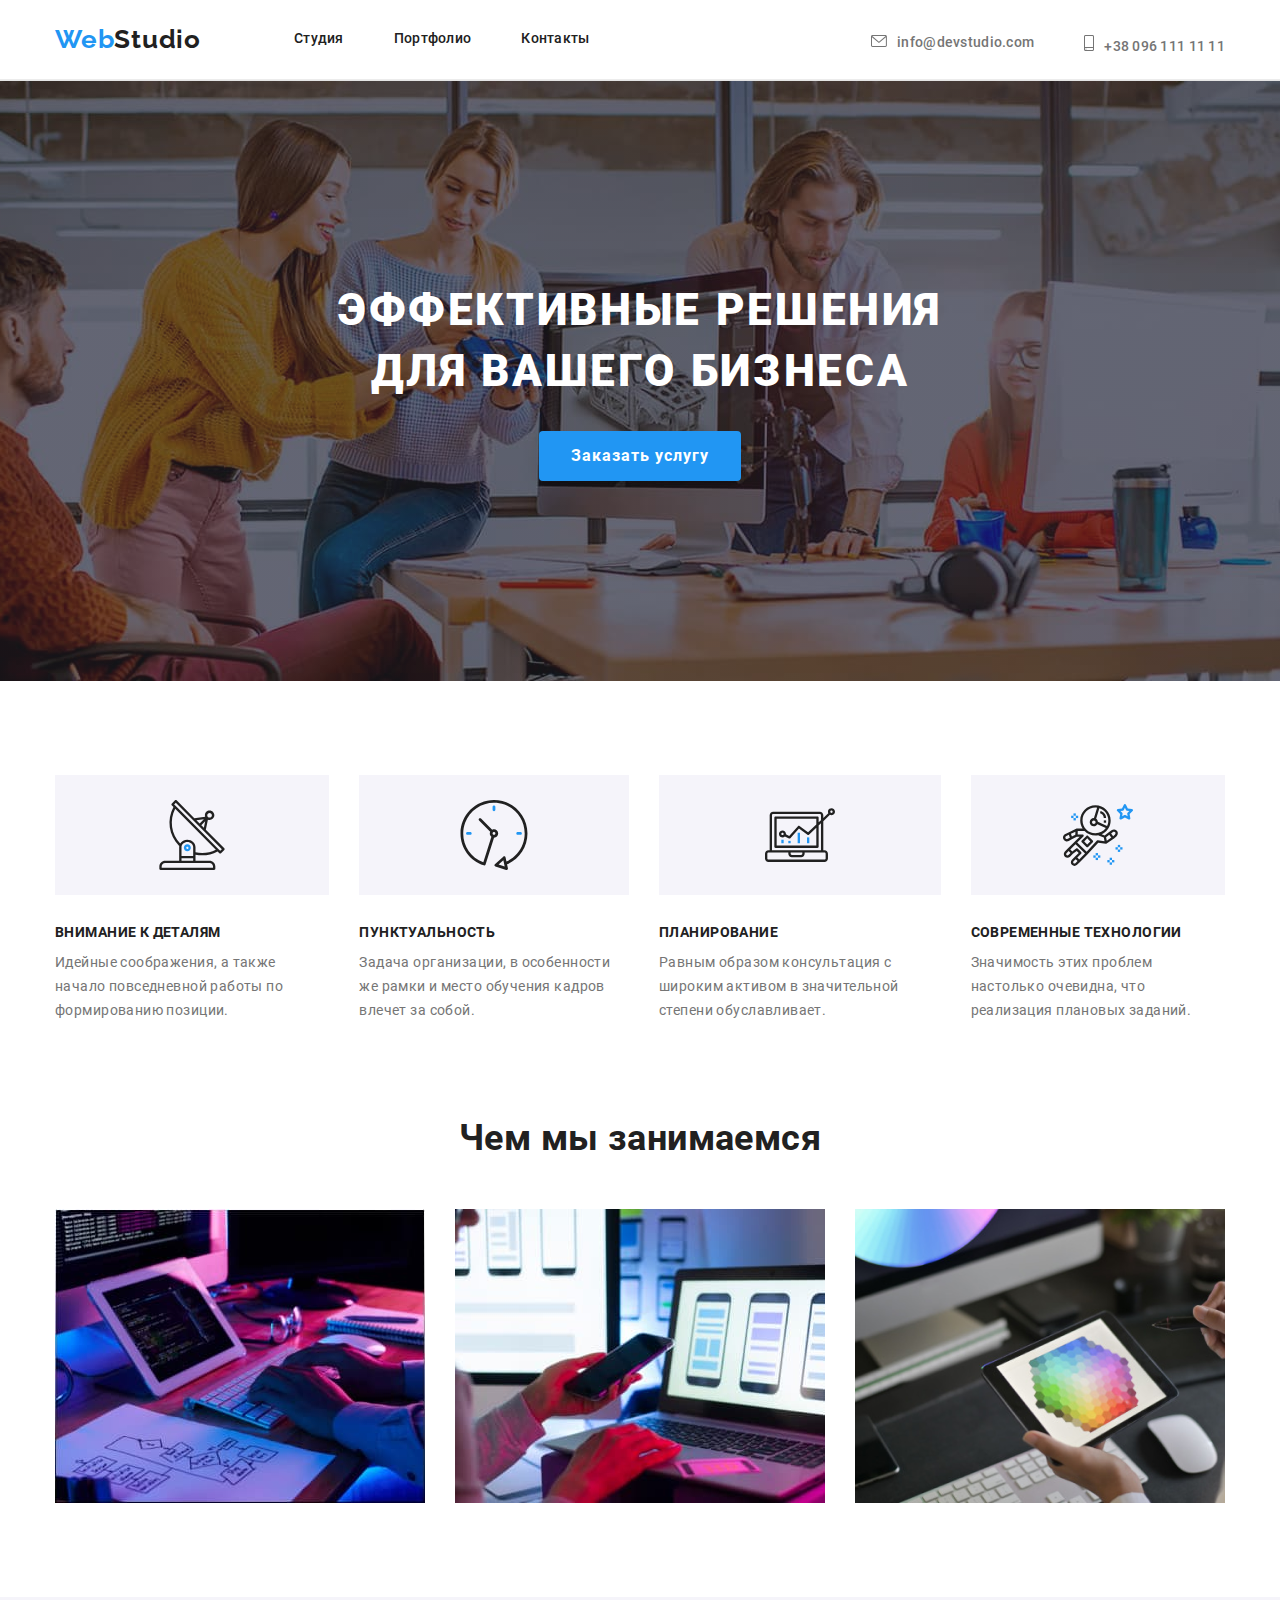
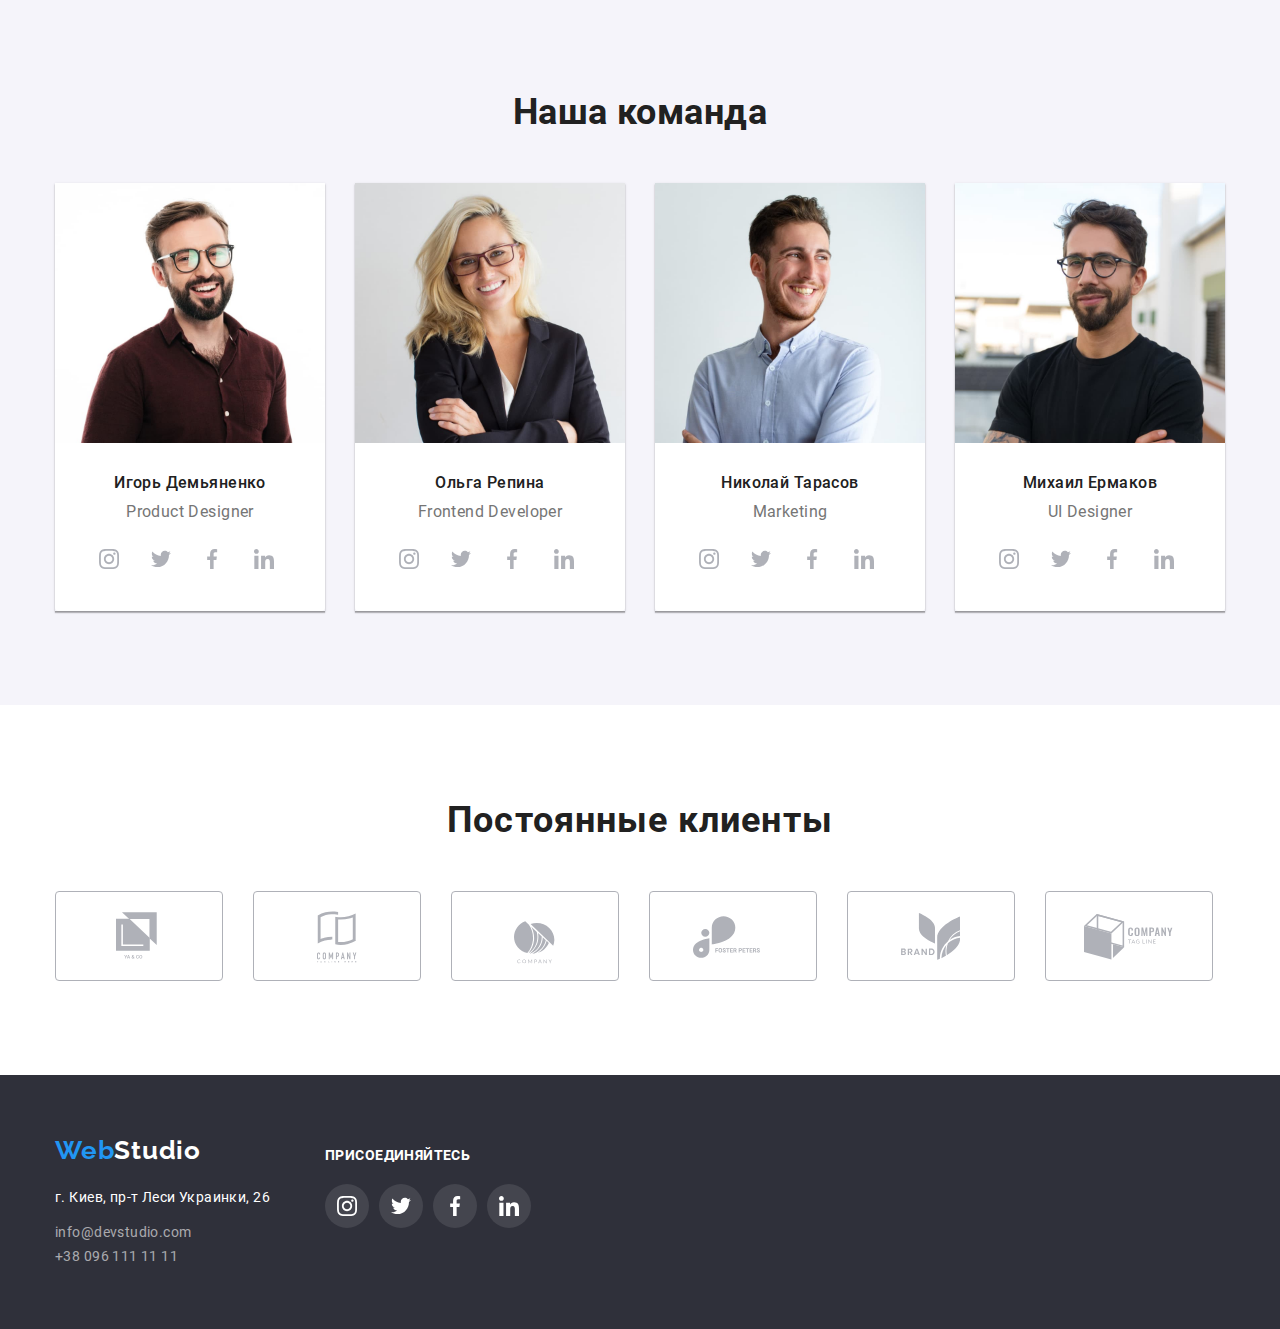
==== index.html @ 960baf4c "Перенос задания 4 в 5" ====
<!DOCTYPE html>
<html lang="ru">

<head>
    <meta charset="UTF-8">
    <meta name="viewport" content="width=device-width, initial-scale=1.0">
    <title>Web Studio</title>
    <link href="https://fonts.googleapis.com/css2?family=Raleway:wght@700&display=swap" rel="stylesheet">
    <link rel="stylesheet"
        href="https://cdnjs.cloudflare.com/ajax/libs/modern-normalize/1.0.0/modern-normalize.min.css">
    <link rel="stylesheet" href="./CSS/styles.css">
</head>



<body class="page">
    <header class="header">
        <!--Навигация-->
        <div class="container header-container">
            <nav class="navigation">
                <a class="logo link" href="./index.html">
                    <span>Web</span><span class="logo-studio">Studio</span>
                </a>
                <div class="site-nav">
                    <ul class="site-nav list">
                        <li class="site-nav item"><a href="./index.html" class="link">Студия
                            </a></li>
                        <li class="site-nav item"><a href="./portfolio.html" class="link">Портфолио</a></li>
                        <li class="site-nav item"><a href="" class="link">Контакты</a></li>
                    </ul>
                </div>
            </nav>
            <div class="contacts">
                <ul class="contacts list">
                    <li class="contacts item">
                        <a href="mailto:info@devstudio.com" class="mail link">
                            <svg class="contacts-icon-svg envelope">
                                <use href="./images/sprite.svg#envelope"></use>
                            </svg>info@devstudio.com
                        </a>
                    </li>
                    <li class="contacts item">
                        <a href="tel:+380961111111" class="phone link">
                            <svg class="contacts-icon-svg smartphone">
                                <use href="./images/sprite.svg#smartphone"></use>
                            </svg>+38 096 111 11 11
                        </a>
                    </li>
                </ul>
            </div>
        </div>
    </header>

    <main>
        <!--Секция главной шапки с кнопкой Заказа Герой-->
        <section class="hero">
            <div class="container hero-container">
                <div class="hero-content">
                    <h1 class="hero-title">Эффективные решения для вашего бизнеса</h1>
                </div>
                <button type="button" class="button">Заказать услугу</button>
            </div>
        </section>

        <section class="section-features">
            <div class="container features-container">
                <ul class="list features-list">
                    <li class="contant-box icon-antenna">
                        <h2 class="section-title-features">Внимание к деталям</h2>
                        <p>Идейные соображения, а также начало повседневной работы по формированию позиции.</p>
                    </li>
                    <li class="contant-box icon-clock">
                        <h2 class="section-title-features">Пунктуальность</h2>
                        <p>Задача организации, в особенности же рамки и место обучения кадров влечет за собой.</p>
                    </li>
                    <li class="contant-box icon-diagram">
                        <h2 class="section-title-features">Планирование</h2>
                        <p>Равным образом консультация с широким активом в значительной степени обуславливает.</p>
                    </li>
                    <li class="contant-box icon-astronaut">
                        <h2 class="section-title-features">Современные технологии</h2>
                        <p>Значимость этих проблем настолько очевидна, что реализация плановых заданий.</p>
                    </li>
                </ul>
            </div>
        </section>


        <!--Чем занимаемся-->
        <section class="section-work">
            <div class="container work-container">
                <h3 class="section-title">Чем мы занимаемся</h3>
                <div class="foto-work">
                    <ul class="list grid">
                        <li class="gallery-item"><img src="./images/box1.jpg" alt="box1" width="370" /></li>
                        <li class="gallery-item"><img src="./images/box2.jpg" alt="box2" width="370" height="294" />
                        </li>
                        <li class="gallery-item"><img src="./images/box3.png" alt="box3" width="370" /></li>
                    </ul>
                </div>
            </div>
        </section>

        <!--Наша команда-->
        <section class="section-team">
            <div class="container team-container">
                <h3 class="section-title">Наша команда</h3>
                <ul class="list grid">
                    <li class="gallery-team">
                        <img src="./images/img1.jpg" alt="Игорь Демьяненко" width="270" />
                        <div class="team-person">
                            <h3 class="time">Игорь Демьяненко</h3>
                            <p class="profession">Product Designer</p>
                            <ul class="list social-icon">
                                <li class="social-list">
                                    <a class="social-icon-link" href="http://instagram.com" target="_blank"
                                        rel="Игорь Демьяненко" aria-label="Instagran">
                                        <svg class="social-icon-svg">
                                            <use href="./images/sprite.svg#instagram">
                                            </use>
                                        </svg>
                                    </a>
                                </li>
                                <li class="social-list">
                                    <a class="social-icon-link" href="http://twitter.com" target="_blank"
                                        rel="Игорь Демьяненко" aria-label="Twitter">
                                        <svg class="social-icon-svg">
                                            <use href="./images/sprite.svg#twitter"></use>
                                        </svg>
                                    </a>
                                </li>
                                <li class="social-list">
                                    <a class="social-icon-link" href="http://facebook.com" target="_blank"
                                        rel="Игорь Демьяненко" aria-label="Facebook">
                                        <svg class="social-icon-svg">
                                            <use href="./images/sprite.svg#facebook"></use>
                                        </svg>
                                    </a>
                                </li>
                                <li class="social-list">
                                    <a class="social-icon-link" href="http://linkedin.com" target="_blank"
                                        rel="Игорь Демьяненко" aria-label="Linkedin">
                                        <svg class="social-icon-svg">
                                            <use href="./images/sprite.svg#linkedin"></use>
                                        </svg>
                                    </a>
                                </li>
                            </ul>
                        </div>
                    </li>
                    <li class="gallery-team">
                        <img src="./images/img2.jpg" alt="Ольга Репина" width="270" />
                        <div class="team-person">
                            <h3 class="time">Ольга Репина</h3>
                            <p class="profession">Frontend Developer</p>
                            <ul class="list social-icon">
                                <li class="social-list">
                                    <a class="social-icon-link" href="http://instagram.com" target="_blank"
                                        rel="Ольга Репина" aria-label="Instagran">
                                        <svg class="social-icon-svg">
                                            <use href="./images/sprite.svg#instagram">
                                            </use>
                                        </svg>
                                    </a>
                                </li>
                                <li class="social-list">
                                    <a class="social-icon-link" href="http://twitter.com" target="_blank"
                                        rel="Ольга Репина" aria-label="Twitter">
                                        <svg class="social-icon-svg">
                                            <use href="./images/sprite.svg#twitter"></use>
                                        </svg>
                                    </a>
                                </li>
                                <li class="social-list">
                                    <a class="social-icon-link" href="http://facebook.com" target="_blank"
                                        rel="Ольга Репина" aria-label="Facebook">
                                        <svg class="social-icon-svg">
                                            <use href="./images/sprite.svg#facebook"></use>
                                        </svg>
                                    </a>
                                </li>
                                <li class="social-list">
                                    <a class="social-icon-link" href="http://linkedin.com" target="_blank"
                                        rel="Ольга Репина" aria-label="Linkedin">
                                        <svg class="social-icon-svg">
                                            <use href="./images/sprite.svg#linkedin"></use>
                                        </svg>
                                    </a>
                                </li>
                            </ul>
                        </div>
                    </li>
                    <li class="gallery-team">
                        <img src="./images/img3.jpg" alt="Николай Тарасов" width="270" />
                        <div class="team-person">
                            <h3 class="time">Николай Тарасов</h3>
                            <p class="profession">Marketing</p>
                            <ul class="list social-icon">
                                <li class="social-list">
                                    <a class="social-icon-link" href="http://instagram.com" target="_blank"
                                        rel="Николай Тарасов" aria-label="Instagran">
                                        <svg class="social-icon-svg">
                                            <use href="./images/sprite.svg#instagram">
                                            </use>
                                        </svg>
                                    </a>
                                </li>
                                <li class="social-list">
                                    <a class="social-icon-link" href="http://twitter.com" target="_blank"
                                        rel="Николай Тарасов" aria-label="Twitter">
                                        <svg class="social-icon-svg">
                                            <use href="./images/sprite.svg#twitter"></use>
                                        </svg>
                                    </a>
                                </li>
                                <li class="social-list">
                                    <a class="social-icon-link" href="http://facebook.com" target="_blank"
                                        rel="Николай Тарасов" aria-label="Facebook">
                                        <svg class="social-icon-svg">
                                            <use href="./images/sprite.svg#facebook"></use>
                                        </svg>
                                    </a>
                                </li>
                                <li class="social-list">
                                    <a class="social-icon-link" href="http://linkedin.com" target="_blank"
                                        rel="Николай Тарасов" aria-label="Linkedin">
                                        <svg class="social-icon-svg">
                                            <use href="./images/sprite.svg#linkedin"></use>
                                        </svg>
                                    </a>
                                </li>
                            </ul>
                        </div>
                    </li>
                    <li class="gallery-team">
                        <img src="./images/img4.jpg" alt="Михаил Ермаков" width="270" />
                        <div class="team-person">
                            <h3 class="time">Михаил Ермаков</h3>
                            <p class="profession">UI Designer</p>
                            <ul class="list social-icon">
                                <li class="social-list">
                                    <a class="social-icon-link" href="http://instagram.com" target="_blank"
                                        rel="Михаил Ермаков" aria-label="Instagran">
                                        <svg class="social-icon-svg">
                                            <use href="./images/sprite.svg#instagram">
                                            </use>
                                        </svg>
                                    </a>
                                </li>
                                <li class="social-list">
                                    <a class="social-icon-link" href="http://twitter.com" target="_blank"
                                        rel="Михаил Ермаков" aria-label="Twitter">
                                        <svg class="social-icon-svg">
                                            <use href="./images/sprite.svg#twitter"></use>
                                        </svg>
                                    </a>
                                </li>
                                <li class="social-list">
                                    <a class="social-icon-link" href="http://facebook.com" target="_blank"
                                        rel="Михаил Ермаков" aria-label="Facebook">
                                        <svg class="social-icon-svg">
                                            <use href="./images/sprite.svg#facebook"></use>
                                        </svg>
                                    </a>
                                </li>
                                <li class="social-list">
                                    <a class="social-icon-link" href="http://linkedin.com" target="_blank"
                                        rel="Михаил Ермаков" aria-label="Linkedin">
                                        <svg class="social-icon-svg">
                                            <use href="./images/sprite.svg#linkedin"></use>
                                        </svg>
                                    </a>
                                </li>
                            </ul>
                        </div>
                    </li>
                </ul>
            </div>
        </section>


        <!--Клиенты-->
        <section class="section-clients">
            <div class="container clients-container">
                <h3 class="clients-title">Постоянные клиенты</h3>
                <ul class="list grid">
                    <li class="clients-list">
                        <a class="clients-icon-link" href="http://yaco" target="_blank" rel="YA & CO"
                            aria-label="YA & CO">
                            <svg class="clients-icon-svg logo1">
                                <use href="./images/sprite.svg#logo1">
                                </use>
                            </svg>
                        </a>
                    </li>
                    <li class="clients-list">
                        <a class="clients-icon-link" href="http://tagline" target="_blank" rel="Company Nagline here"
                            aria-label="YA & CO">
                            <svg class="clients-icon-svg logo2">
                                <use href="./images/sprite.svg#logo2">
                                </use>
                            </svg>
                        </a>
                    </li>
                    <li class="clients-list">
                        <a class="clients-icon-link" href="http://company" target="_blank" rel="Company"
                            aria-label="YA & CO">
                            <svg class="clients-icon-svg logo3">
                                <use href="./images/sprite.svg#logo3">
                                </use>
                            </svg>
                        </a>
                    </li>
                    <li class="clients-list">
                        <a class="clients-icon-link" href="http://foster" target="_blank" rel="Foster Peters"
                            aria-label="YA & CO">
                            <svg class="clients-icon-svg logo4">
                                <use href="./images/sprite.svg#logo4">
                                </use>
                            </svg>
                        </a>
                    </li>
                    <li class="clients-list">
                        <a class="clients-icon-link" href="http://brand" target="_blank" rel="Brand"
                            aria-label="YA & CO">
                            <svg class="clients-icon-svg logo5">
                                <use href="./images/sprite.svg#logo5">
                                </use>
                            </svg>
                        </a>
                    </li>
                    <li class="clients-list">
                        <a class="clients-icon-link" href="http://tagline" target="_blank" rel="Company Tagline"
                            aria-label="YA & CO">
                            <svg class="clients-icon-svg logo6">
                                <use href="./images/sprite.svg#logo6">
                                </use>
                            </svg>
                        </a>
                    </li>
                </ul>

            </div>
        </section>
    </main>

    <!--Футер-->
    <footer class="footer">
        <div class="container footer-container">
            <div class="footer-content">
                <div class="footer-content-right">
                    <a class="logo link" href="./index.html">
                        <span class="logo-web">Web</span><span class="logo-studio-wight">Studio</span>
                    </a>
                    <address class="footer-list">
                        <span class="map">г. Киев, пр-т Леси Украинки, 26</span><br />
                        <a class="footer-mail link" href="mailto:info@devstudio.com">info@devstudio.com</a><br />
                        <a href="tel:+380961111111" class="link">+38 096 111 11 11</a>
                    </address>
                </div>
                <div class="footer-content-right">
                    <h3 class="footer-content-text">Присоединяйтесь</h3>
                    <ul class="list social-icon">
                        <li class="social-list">
                            <a class="social-icon-link footer-link" href="http://instagram.com" target="_blank"
                                rel="Web Studio" aria-label="Instagran">
                                <svg class="social-icon-svg footer-svg">
                                    <use href="./images/sprite.svg#instagram">
                                    </use>
                                </svg>
                            </a>
                        </li>
                        <li class="social-list">
                            <a class="social-icon-link footer-link" href="http://twitter.com" target="_blank"
                                rel="Web Studio" aria-label="Twitter">
                                <svg class="social-icon-svg footer-svg">
                                    <use href="./images/sprite.svg#twitter"></use>
                                </svg>
                            </a>
                        </li>
                        <li class="social-list">
                            <a class="social-icon-link footer-link" href="http://facebook.com" target="_blank"
                                rel="Web Studio" aria-label="Facebook">
                                <svg class="social-icon-svg footer-svg">
                                    <use href="./images/sprite.svg#facebook"></use>
                                </svg>
                            </a>
                        </li>
                        <li class="social-list footer-social-list">
                            <a class="social-icon-link footer-link" href="http://linkedin.com" target="_blank"
                                rel="Web Studio" aria-label="Linkedin">
                                <svg class="social-icon-svg footer-svg">
                                    <use href="./images/sprite.svg#linkedin"></use>
                                </svg>
                            </a>
                        </li>
                    </ul>
                </div>
            </div>
            <div class="footer-content">

            </div>
        </div>
    </footer>

</body>


</html>
---- CSS/styles.css ----
/* roboto-regular - latin_cyrillic */
@font-face {
    font-family: 'Roboto';
    font-style: normal;
    font-weight: 400;
    src: url('../fonts/roboto/roboto-v20-latin_cyrillic-regular.eot');
    src: local('Roboto'), local('Roboto-Regular'),
        url('../fonts/roboto/roboto-v20-latin_cyrillic-regular.eot?#iefix')
            format('embedded-opentype'),
        url('../fonts/roboto/roboto-v20-latin_cyrillic-regular.woff2')
            format('woff2'),
        url('../fonts/roboto/roboto-v20-latin_cyrillic-regular.woff')
            format('woff'),
        url('../fonts/roboto/roboto-v20-latin_cyrillic-regular.ttf')
            format('truetype'),
        url('../fonts/roboto/roboto-v20-latin_cyrillic-regular.svg#Roboto')
            format('svg'); /* Legacy iOS */
}
/* roboto-500 - latin_cyrillic */
@font-face {
    font-family: 'Roboto';
    font-style: normal;
    font-weight: 500;
    src: url('../fonts/roboto/roboto-v20-latin_cyrillic-500.eot');
    src: local('Roboto Medium'), local('Roboto-Medium'),
        url('../fonts/roboto/roboto-v20-latin_cyrillic-500.eot?#iefix')
            format('embedded-opentype'),
        url('../fonts/roboto/roboto-v20-latin_cyrillic-500.woff2')
            format('woff2'),
        url('../fonts/roboto/roboto-v20-latin_cyrillic-500.woff') format('woff'),
        url('../fonts/roboto/roboto-v20-latin_cyrillic-500.ttf')
            format('truetype'),
        url('../fonts/roboto/roboto-v20-latin_cyrillic-500.svg#Roboto')
            format('svg');
}
/* roboto-700 - latin_cyrillic */
@font-face {
    font-family: 'Roboto';
    font-style: normal;
    font-weight: 700;
    src: url('../fonts/roboto/roboto-v20-latin_cyrillic-700.eot');
    src: local('Roboto Bold'), local('Roboto-Bold'),
        url('../fonts/roboto/roboto-v20-latin_cyrillic-700.eot?#iefix')
            format('embedded-opentype'),
        url('../fonts/roboto/roboto-v20-latin_cyrillic-700.woff2')
            format('woff2'),
        url('../fonts/roboto/roboto-v20-latin_cyrillic-700.woff') format('woff'),
        url('../fonts/roboto/roboto-v20-latin_cyrillic-700.ttf')
            format('truetype'),
        url('../fonts/roboto/roboto-v20-latin_cyrillic-700.svg#Roboto')
            format('svg');
}
/* roboto-900 - latin_cyrillic */
@font-face {
    font-family: 'Roboto';
    font-style: normal;
    font-weight: 900;
    src: url('../fonts/roboto/roboto-v20-latin_cyrillic-900.eot');
    src: local('Roboto Black'), local('Roboto-Black'),
        url('../fonts/roboto/roboto-v20-latin_cyrillic-900.eot?#iefix')
            format('embedded-opentype'),
        url('../fonts/roboto/roboto-v20-latin_cyrillic-900.woff2')
            format('woff2'),
        url('../fonts/roboto/roboto-v20-latin_cyrillic-900.woff') format('woff'),
        url('../fonts/roboto/roboto-v20-latin_cyrillic-900.ttf')
            format('truetype'),
        url('../fonts/roboto/roboto-v20-latin_cyrillic-900.svg#Roboto')
            format('svg');
}

/*Цвет основного текста  rgba(33, 33, 33, 1)*/
/*Вторичний цвет  rgba(117, 117, 117, 1)*/
/* белый #FFFFFF*/
/*Акцент #2196F3*/
/* Основной цвет фона #E5E5E5*/
/* Вторичный цвет фона #2F303A */

html {
    box-sizing: border-box;
}

*,
*::before,
*::after {
    box-sizing: inherit;
}

img {
    display: block;
    max-width: 100%;
    height: auto;
    object-fit: cover;
    object-position: center;
}

:root {
    --main-text-color: rgba(117, 117, 117, 1);
    --accent-color: #2196f3;
    --black: rgba(33, 33, 33, 1);
    --white: #ffffff;
    --footer-text-accent: rgba(255, 255, 255, 0.6);
    --main-bg: #e5e5e5;
    --light-bg: #f5f4fa;
    --dark-bg: #2f303a;
    --line: #eeeeee;
    --svg: #afb1b8;
    --footer-social: rgba(255, 255, 255, 0.1);
}

.container {
    margin-left: auto;
    margin-right: auto;
    width: 1200px;
    padding-left: 15px;
    padding-right: 15px;
}

.page {
    font-family: 'Roboto', sans-serif;
    font-size: 14px;
    line-height: 1.71;
    letter-spacing: 0.03em;
    background-color: var(--main-bg);
    color: var(--main-text-color);
}

.link {
    color: inherit;
    text-decoration: none;
}

.list {
    /* display: inline-block; */
    padding: 0;
    margin: 0;
    list-style: none;
}

/* Навигация */

.header {
    background-color: var(--white);
    border-bottom: 1px solid #ececec;
}

.header-container {
    display: flex;
    justify-content: flex-end;
    align-items: flex-end;
    padding-top: 24px;
    padding-bottom: 24px;

    font-weight: 500;
    line-height: 1.14;
    letter-spacing: 0.02em;
}

.navigation {
    display: flex;
    align-items: center;
    margin-right: auto;
}

/* Header */

.header .logo {
    margin-right: 93px;
}

.logo {
    font-family: 'Raleway', sans-serif;
    font-weight: 700;
    font-size: 26px;
    line-height: 1.19;
    letter-spacing: 0.03em;
    color: var(--accent-color);
}

.logo-studio {
    color: var(--black);
}

.site-nav {
    display: inline-flex;
}

.site-nav .item:not(:last-child) {
    margin-right: 50px;
}

.site-nav .link {
    color: var(--black);
}

.site-nav .link:hover,
.site-nav .link:focus {
    padding: 0;
    line-height: 1.14;
    letter-spacing: 0.02em;
    color: var(--accent-color);
}

.contacts {
    display: inline-flex;
}

.contacts .item:not(:last-child) {
    margin-right: 50px;
}

.mail:hover,
.mail:focus {
    color: var(--accent-color);
}

.phone:hover,
.phone:focus {
    font-weight: 500;
    line-height: 1.14;
    letter-spacing: 0.02em;
    color: var(--accent-color);
}

.contacts-icon-svg {
    display: inline-flex;
    margin: 0;
    margin-right: 10px;
    padding: 0;
    object-position: bottom;
    fill: var(--main-text-color);
}

.envelope {
    width: 16px;
    height: 12px;
}

.smartphone {
    width: 10px;
    height: 16px;
}

.envelope:hover,
.envelope:focus {
    fill: var(--accent-color);
}

.smartphone:hover,
.smartphone:focus {
    fill: var(--accent-color);
}

/* Герой */

.hero {
    text-align: center;
    /* background-color: #c4c4c4; */
    background-image: radial-gradient(
            rgba(47, 48, 58, 0.4),
            rgba(47, 48, 58, 0.4)
        ),
        url(../images/img14.jpg);
    background-size: 1600px 600px;

    background-repeat: no-repeat;
    background-position: 50% 50%;
}

.hero-content {
    display: flex;
    justify-content: center;
}

.hero-title {
    font-weight: 900;
    font-size: 44px;
    line-height: 1.38;
    letter-spacing: 0.06em;
    text-transform: uppercase;
    color: var(--white);
    padding-top: 200px;
    margin-top: 0;
    margin-bottom: 30px;
    max-width: 696px;
    text-align: center;
}

/* Кнопка Заказ */

.button {
    font-family: inherit;
    font-weight: 700;
    font-size: 16px;
    line-height: 1.87;
    display: flex;
    display: inline-block;
    padding-top: 10px;
    padding-bottom: 10px;
    padding-left: 32px;
    padding-right: 32px;
    border-radius: 4px;
    border: 0;
    align-items: center;
    text-align: center;
    letter-spacing: 0.06em;
    background-color: var(--accent-color);
    color: var(--white);
}

.hero-container .button {
    margin-bottom: 200px;
    box-shadow: 0px 4px 4px rgba(0, 0, 0, 0.15);
}

/* Особенности */

.section-features {
    padding-top: 94px;
    padding-bottom: 47px;
    background-color: var(--white);
}

.features-list {
    display: flex;
    justify-content: space-between;
}

.contant-box {
    width: calc((100% -90px) / 4);
}

.contant-box p {
    margin-top: 0;
    margin-bottom: 0;
}

.features-list .contant-box:not(:last-child) {
    margin-right: 30px;
}

.contant-box::before {
    display: block;
    content: '';
    height: 120px;
    background-color: var(--light-bg);
    margin-bottom: 30px;
    background-size: 70px 70px;
    background-repeat: no-repeat;
    background-position: center;
}

.icon-antenna::before {
    background-image: url(../images/antenna.svg);
}

.icon-clock::before {
    background-image: url(../images/clock.svg);
}

.icon-diagram::before {
    background-image: url(../images/diagram.svg);
}

.icon-astronaut::before {
    background-image: url(../images/astronaut.svg);
}

.section-title-features {
    font-weight: 700;
    font-size: 14px;
    line-height: 1.14;
    text-transform: uppercase;
    margin-top: 0;
    margin-bottom: 10px;
    color: var(--black);
}

/* Чем занимаемся */

.section-work {
    padding-top: 47px;
    padding-bottom: 94px;
    background-color: var(--white);
}

.work-container li {
    width: 370px;
}

.grid {
    display: flex;
    flex-wrap: wrap;
}

.gallery-item {
    /* flex-basis: calc(100% / 3 - 30px);
    margin-top: 30px;
    margin-left: 30px; */
    width: calc((100% -60px) / 3);
}

.grid .gallery-item:not(:last-child) {
    margin-right: 30px;
}

/* Команда */

.section-team {
    background-color: var(--light-bg);
}

.team-container {
    padding-top: 94px;
    padding-bottom: 94px;
}

.team-container li {
    width: 270px;
}

.gallery-team {
    width: calc((100% -90px) / 4);
    text-align: center;
    box-shadow: 0px 1px 3px rgba(0, 0, 0, 0.12), 0px 1px 1px rgba(0, 0, 0, 0.14),
        0px 2px 1px rgba(0, 0, 0, 0.2);
}

.grid .gallery-team:not(:last-child) {
    margin-right: 30px;
}

.gallery-team p {
    margin-top: 0;
    margin-bottom: 0;
}

.team-person {
    padding-top: 30px;
    padding-bottom: 30px;
    background-color: var(--white);
    border-radius: 0px 0px 4px 4px;
    letter-spacing: 0.03em;
    width: 270px;
}

.social-icon {
    display: flex;
    margin-top: 16px;
    margin-left: 32px;
    margin-right: 32px;
}

.social-icon-link {
    display: flex;
    width: 44px;
    height: 44px;
    justify-content: center;
    align-items: center;
    border-radius: 50%;
}

.social-icon-link:hover,
.social-icon-link:focus {
    background-color: var(--accent-color);
}

.social-icon-svg {
    width: 20px;
    height: 20px;
    display: flex;
    fill: var(--svg);
    justify-content: center;
}

.social-icon-link:hover .social-icon-svg,
.social-icon-link:focus .social-icon-svg {
    fill: var(--white);
}

.section-title {
    margin-top: 0;
    margin-block-end: 0;
    margin-bottom: 50px;
}

.section-title {
    font-weight: 700;
    font-size: 36px;
    line-height: 1.17;
    text-align: center;
    color: var(--black);
}

.time {
    margin-top: 0;
    margin-bottom: 10px;
}

.time {
    font-weight: 500;
    font-size: 16px;
    line-height: 1.19;
    text-align: center;
    color: var(--black);
}

.profession {
    font-size: 16px;
    line-height: 1.19;
    text-align: center;
}

/* КЛИЕНТЫ */

.clients-container {
    padding-top: 94px;
    padding-bottom: 94px;
}

.section-clients {
    background-color: var(--white);
}

.clients-title {
    text-align: center;
    font-weight: 700;
    font-size: 36px;
    line-height: 1.17;
    letter-spacing: 0.03em;
    color: var(--black);
    margin-top: 0;
    margin-bottom: 50px;
}

.clients-list {
    width: calc((100% - 162px) / 6);
    height: 90px;
    border: 1px solid #afb1b8;
    border-radius: 4px;
}

.grid .clients-list:not(:last-child) {
    margin-right: 30px;
}

.clients-list:hover,
.clients-list:focus {
    border: 1px solid var(--accent-color);
}

.clients-icon-link {
    display: flex;
    justify-content: center;
    text-align: center;
}

.clients-icon-svg {
    display: flex;
    fill: var(--svg);
}

.clients-icon-link:hover .clients-icon-svg,
.clients-icon-link:focus .clients-icon-svg {
    fill: var(--accent-color);
}

.logo1 {
    width: 45px;
    height: 50px;
    margin-top: 20px;
    margin-bottom: 20px;
}

.logo2 {
    width: 40px;
    height: 52px;
    margin-top: 19px;
    margin-bottom: 19px;
}

.logo3 {
    width: 41px;
    height: 53px;
    margin-top: 24px;
    margin-bottom: 24px;
}

.logo4 {
    width: 80px;
    height: 43px;
    margin-top: 24px;
    margin-bottom: 24px;
}

.logo5 {
    width: 59px;
    height: 47px;
    margin-top: 21px;
    margin-bottom: 21px;
}

.logo6 {
    width: 89px;
    height: 46px;
    margin-top: 22px;
    margin-bottom: 22px;
}

/* ФУТЕР */

.footer-container {
    display: flex;
    justify-content: space-between;
}

.footer {
    padding-top: 60px;
    padding-bottom: 60px;
    background-color: var(--dark-bg);
    color: var(--footer-text-accent);
}

.footer-content {
    display: flex;
    width: calc((100% - 30px) / 2);
}

.footer-content-right {
    width: calc((100% - 30px) / 2);
}

.footer .social-icon {
    margin: 0;
    padding-right: 0;
}

.footer .social-list {
    margin: 0;
}

.footer .social-list:not(:last-child) {
    padding-right: 10px;
}

.footer-content-text {
    font-weight: 700;
    font-size: 14px;
    line-height: 1.17;
    letter-spacing: 0.03em;
    text-transform: uppercase;
    color: var(--white);
    margin: 0;
    padding: 0;
    margin-bottom: 20px;
    padding-top: 12px;
}

.footer-svg {
    fill: var(--white);
}

.footer-link {
    background-color: var(--footer-social);
}

.footer .logo {
    display: inline-block;
    margin-bottom: 20px;
}

.logo-studio-wight {
    color: var(--white);
}

.footer-list {
    font-style: normal;
    color: var(--footer-text-accent);
}

.map {
    display: inline-block;
    margin-bottom: 11px;
    color: var(--white);
}

.footer-mail {
    margin-bottom: 11px;
}

/* Страница Портфолио */

.section-portfolio {
    background-color: var(--white);
}

.portfolio-container {
    padding-top: 94px;
    padding-bottom: 94px;
}

.visually-hidden {
    position: absolute !important;
    clip: rect(1px 1px 1px 1px);
    clip: rect(1px, 1px, 1px, 1px);
    padding: 0 !important;
    border: 0 !important;
    height: 1px !important;
    width: 1px !important;
    overflow: hidden;
}

/* Фильтры */

.portfolio-container li {
    width: 370px;
}

.button-portfolio {
    display: flex;
    justify-content: center;
    margin-bottom: 50px;
}

.button-portfolio .button-filter:not(:last-child) {
    margin-right: 8px;
}

.button-filter {
    padding-top: 6px;
    padding-bottom: 6px;
    padding-left: 22px;
    padding-right: 22px;
    font-family: inherit;
    font-weight: 500;
    font-size: 16px;
    line-height: 1.63;
    background-color: var(--light-bg);
    color: var(--black);
    border: 0;
    border-radius: 4px;
}

.button-filter:hover,
.button-filter:focus {
    background-color: var(--accent-color);
    color: var(--white);
    box-shadow: 0px 3px 1px rgba(0, 0, 0, 0.1), 0px 1px 2px rgba(0, 0, 0, 0.08),
        0px 2px 2px rgba(0, 0, 0, 0.12);
}

.button-filter:visited {
    background-color: var(--light-bg);
    color: var(--black);
}

.card-set {
    display: flex;
    flex-wrap: wrap;
    margin-right: -30px;
    margin-top: -30px;
}

.gallery-portfolio {
    margin-top: 30px;
}

.gallery-portfolio {
    flex-basis: calc(100% / 3 - 30px);
}

.gallery-portfolio:not(:nth-child(3n)) {
    margin-right: 30px;
}

.gallery-portfolio:hover,
.gallery-portfolio:focus {
    box-shadow: 1px 1px 1px 1px rgba(110, 63, 63, 0.12),
        1px 1px 4px rgba(0, 0, 0, 0.06), 1px 4px 6px rgba(150, 47, 47, 0.16);
}

.project {
    padding-top: 19px;
    padding-bottom: 19px;
    padding-left: 23px;
    padding-right: 23px;
    border: 1px solid var(--line);
}

.project-title {
    font-weight: 700;
    font-size: 18px;
    line-height: 2;
    letter-spacing: 0.06em;
    margin-top: 0;
    margin-bottom: 4px;
    color: var(--black);
}

.project-subtitle {
    font-size: 16px;
    line-height: 1.87;
    margin-top: 0;
    margin-bottom: 0;
}
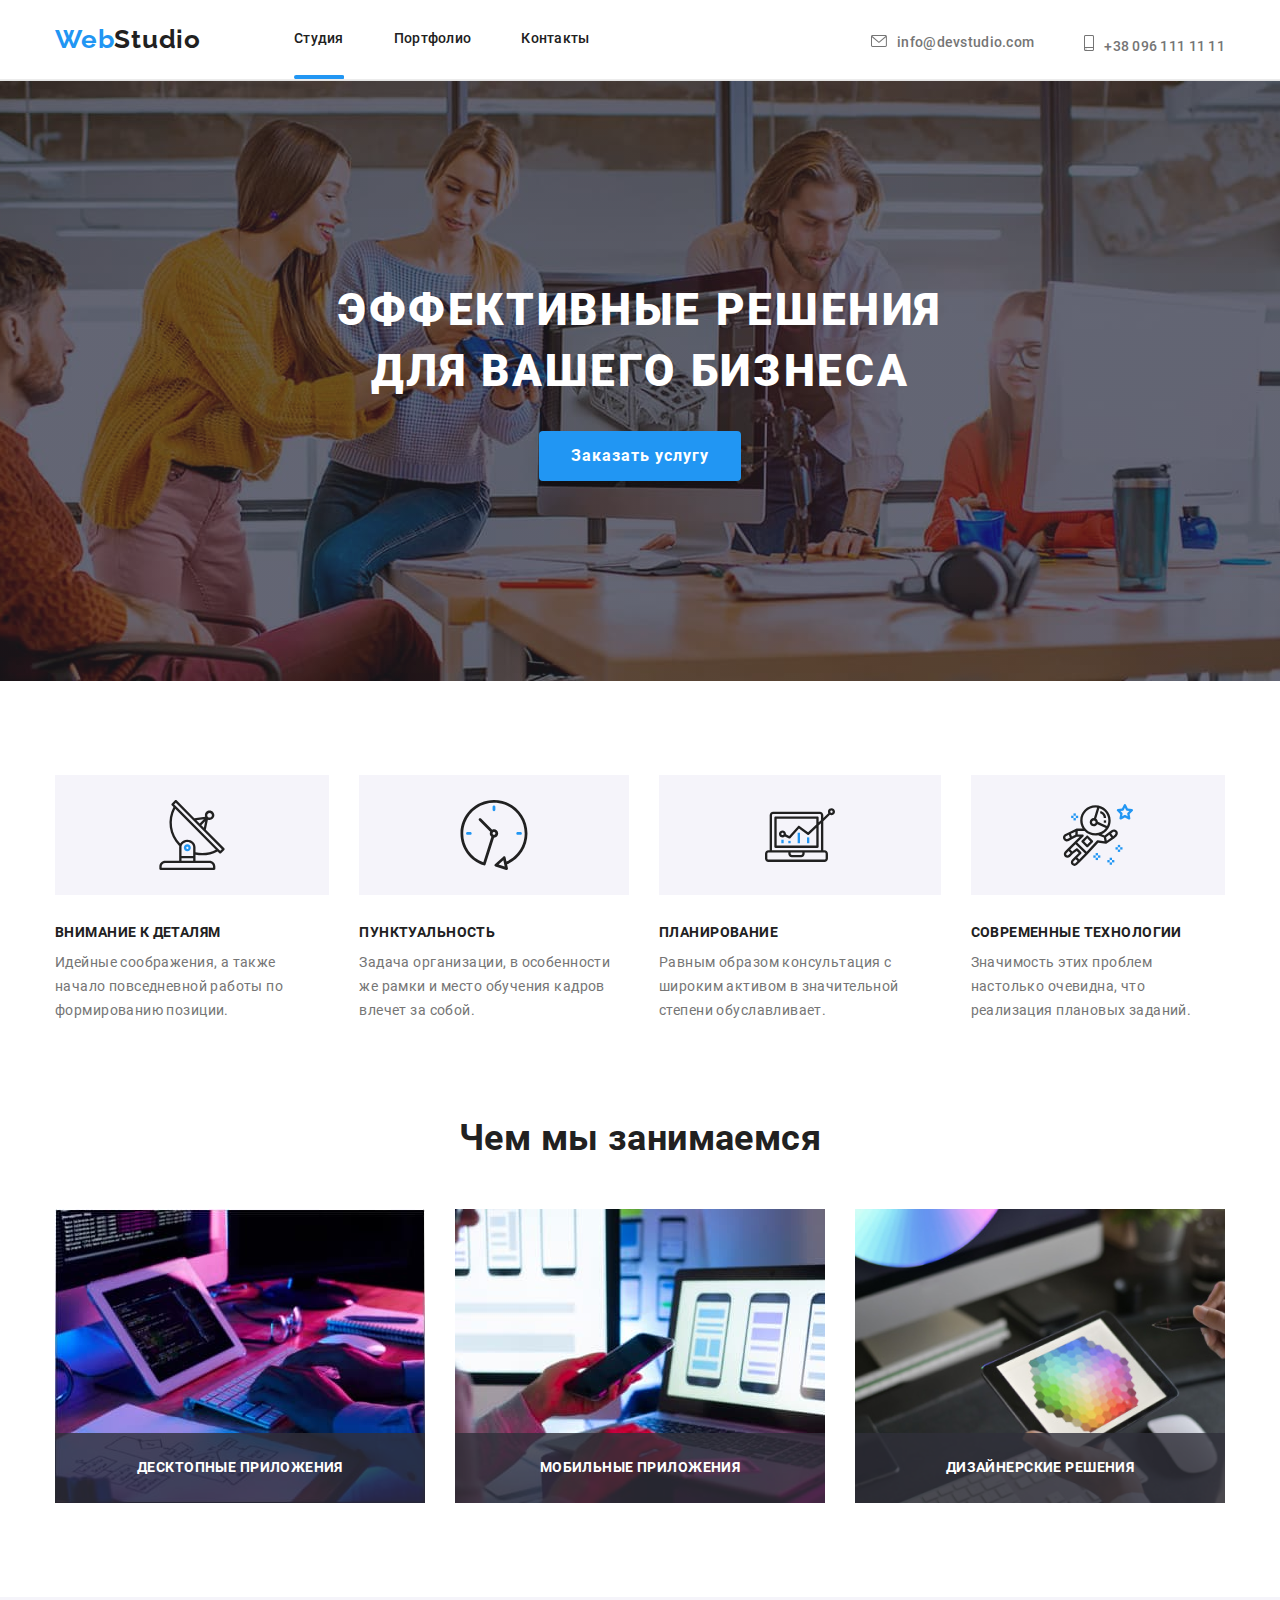
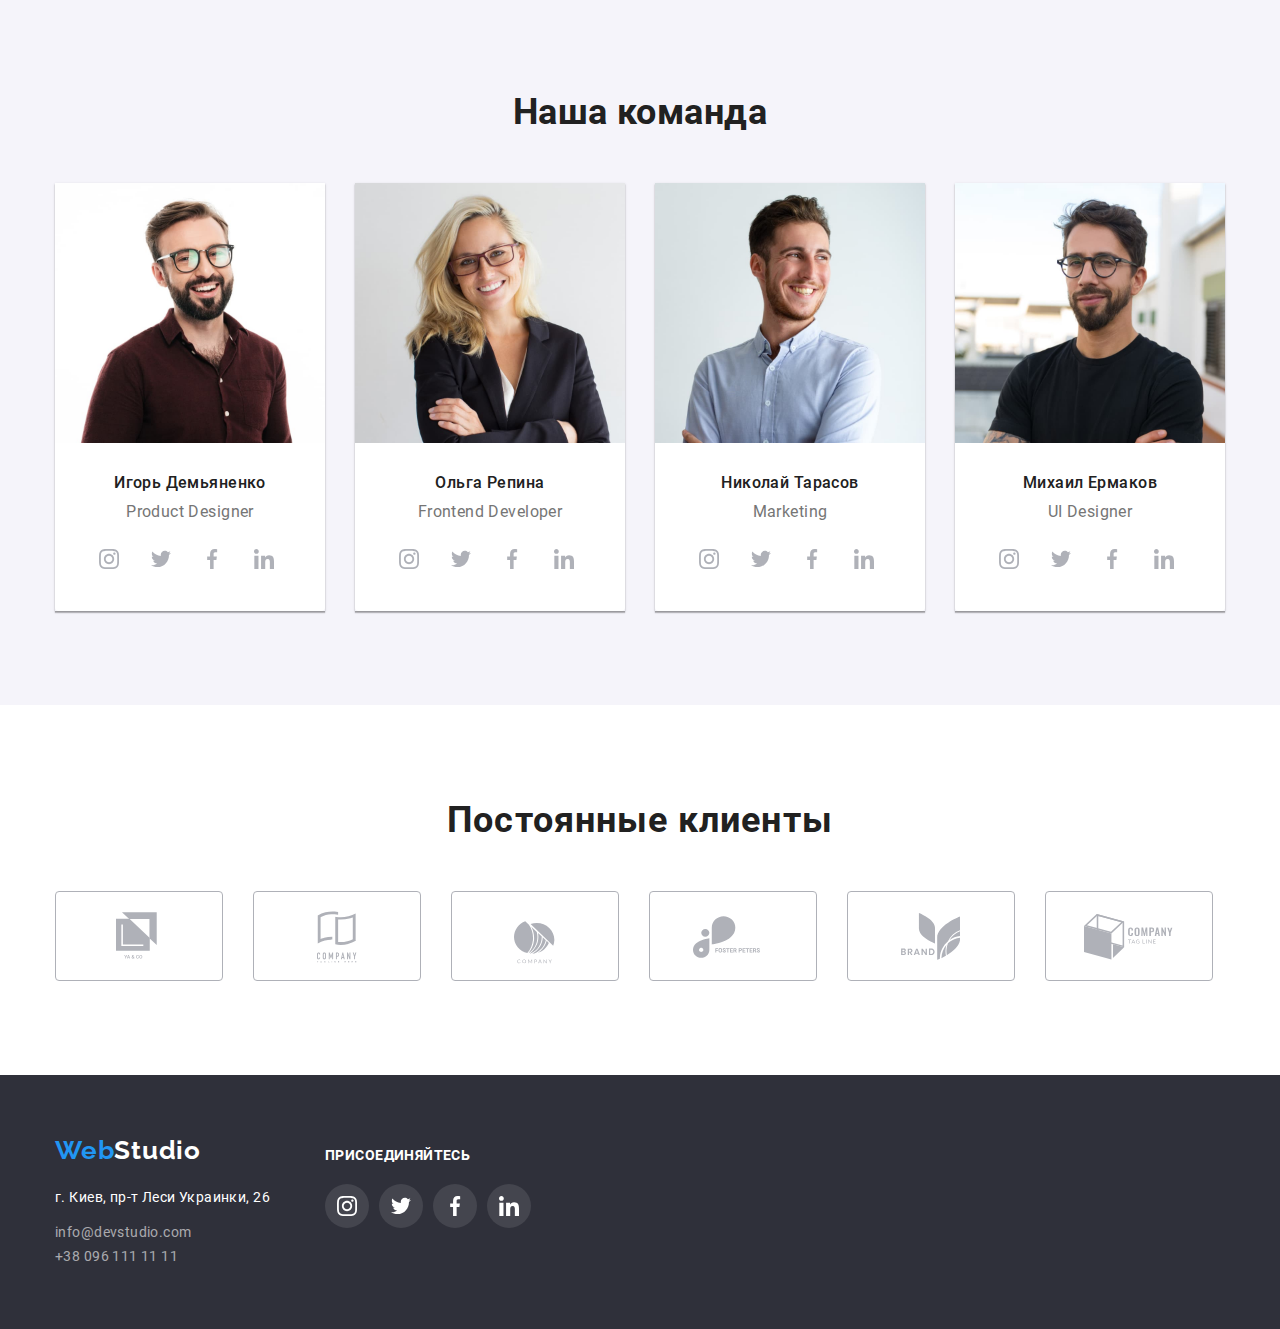
==== commit fbbfa3eb: "Создает псевдоэлемент в навигации и позиционирует элементы в Работахи" ====
--- a/index.html
+++ b/index.html
@@ -23,10 +23,10 @@
                 </a>
                 <div class="site-nav">
                     <ul class="site-nav list">
-                        <li class="site-nav item"><a href="./index.html" class="link">Студия
+                        <li class="site-nav item"><a class="link nav-line line" href="./index.html">Студия
                             </a></li>
-                        <li class="site-nav item"><a href="./portfolio.html" class="link">Портфолио</a></li>
-                        <li class="site-nav item"><a href="" class="link">Контакты</a></li>
+                        <li class="site-nav item"><a class="link" href="./portfolio.html">Портфолио</a></li>
+                        <li class="site-nav item"><a class="link" href="">Контакты</a></li>
                     </ul>
                 </div>
             </nav>
@@ -92,10 +92,15 @@
                 <h3 class="section-title">Чем мы занимаемся</h3>
                 <div class="foto-work">
                     <ul class="list grid">
-                        <li class="gallery-item"><img src="./images/box1.jpg" alt="box1" width="370" /></li>
+                        <li class="gallery-item"><img src="./images/box1.jpg" alt="box1" width="370" />
+                            <p class="work-text">Десктопные приложения</p>
+                        </li>
                         <li class="gallery-item"><img src="./images/box2.jpg" alt="box2" width="370" height="294" />
-                        </li>
-                        <li class="gallery-item"><img src="./images/box3.png" alt="box3" width="370" /></li>
+                            <p class="work-text">Мобильные приложения</p>
+                        </li>
+                        <li class="gallery-item"><img src="./images/box3.png" alt="box3" width="370" />
+                            <p class="work-text">Дизайнерские решения</p>
+                        </li>
                     </ul>
                 </div>
             </div>
--- a/CSS/styles.css
+++ b/CSS/styles.css
@@ -105,6 +105,7 @@
     --line: #eeeeee;
     --svg: #afb1b8;
     --footer-social: rgba(255, 255, 255, 0.1);
+    --work-bg: rgba(47, 48, 58, 0.8);
 }
 
 .container {
@@ -149,7 +150,6 @@
     align-items: flex-end;
     padding-top: 24px;
     padding-bottom: 24px;
-
     font-weight: 500;
     line-height: 1.14;
     letter-spacing: 0.02em;
@@ -198,6 +198,25 @@
     line-height: 1.14;
     letter-spacing: 0.02em;
     color: var(--accent-color);
+}
+
+.site-nav {
+    position: relative;
+}
+
+.nav-line::after {
+    display: block;
+    content: '';
+    position: absolute;
+    width: 100%;
+    height: 4px;
+    margin-top: 28px;
+    background-repeat: no-repeat;
+    background-size: cover;
+}
+
+.line::after {
+    background-image: url(../images/line.svg);
 }
 
 .contacts {
@@ -393,14 +412,27 @@
 }
 
 .gallery-item {
-    /* flex-basis: calc(100% / 3 - 30px);
-    margin-top: 30px;
-    margin-left: 30px; */
+    position: relative;
     width: calc((100% -60px) / 3);
 }
 
 .grid .gallery-item:not(:last-child) {
     margin-right: 30px;
+}
+
+.work-text {
+    position: absolute;
+    width: 100%;
+    bottom: 0;
+    padding-top: 27px;
+    padding-bottom: 27px;
+    margin: 0;
+    text-align: center;
+    text-transform: uppercase;
+    font-weight: 700;
+    line-height: 1.14;
+    color: var(--white);
+    background-color: var(--work-bg);
 }
 
 /* Команда */
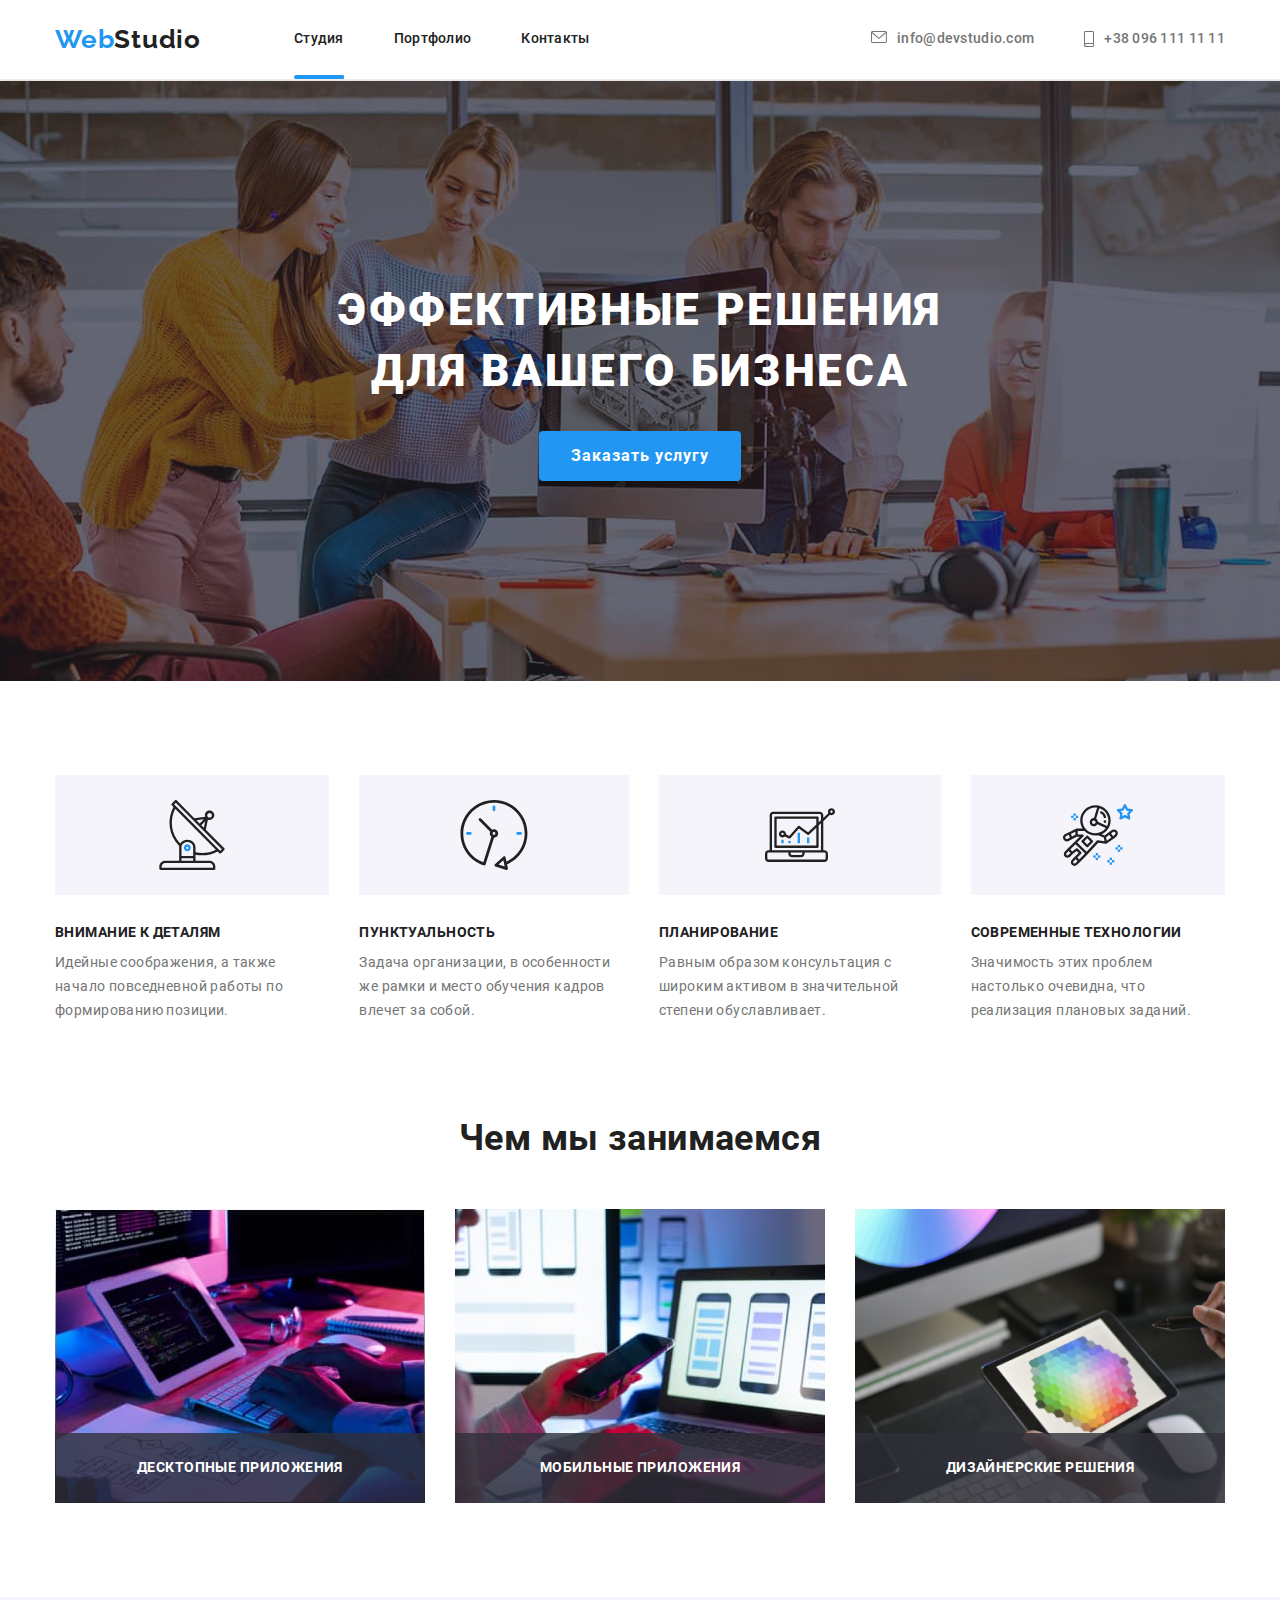
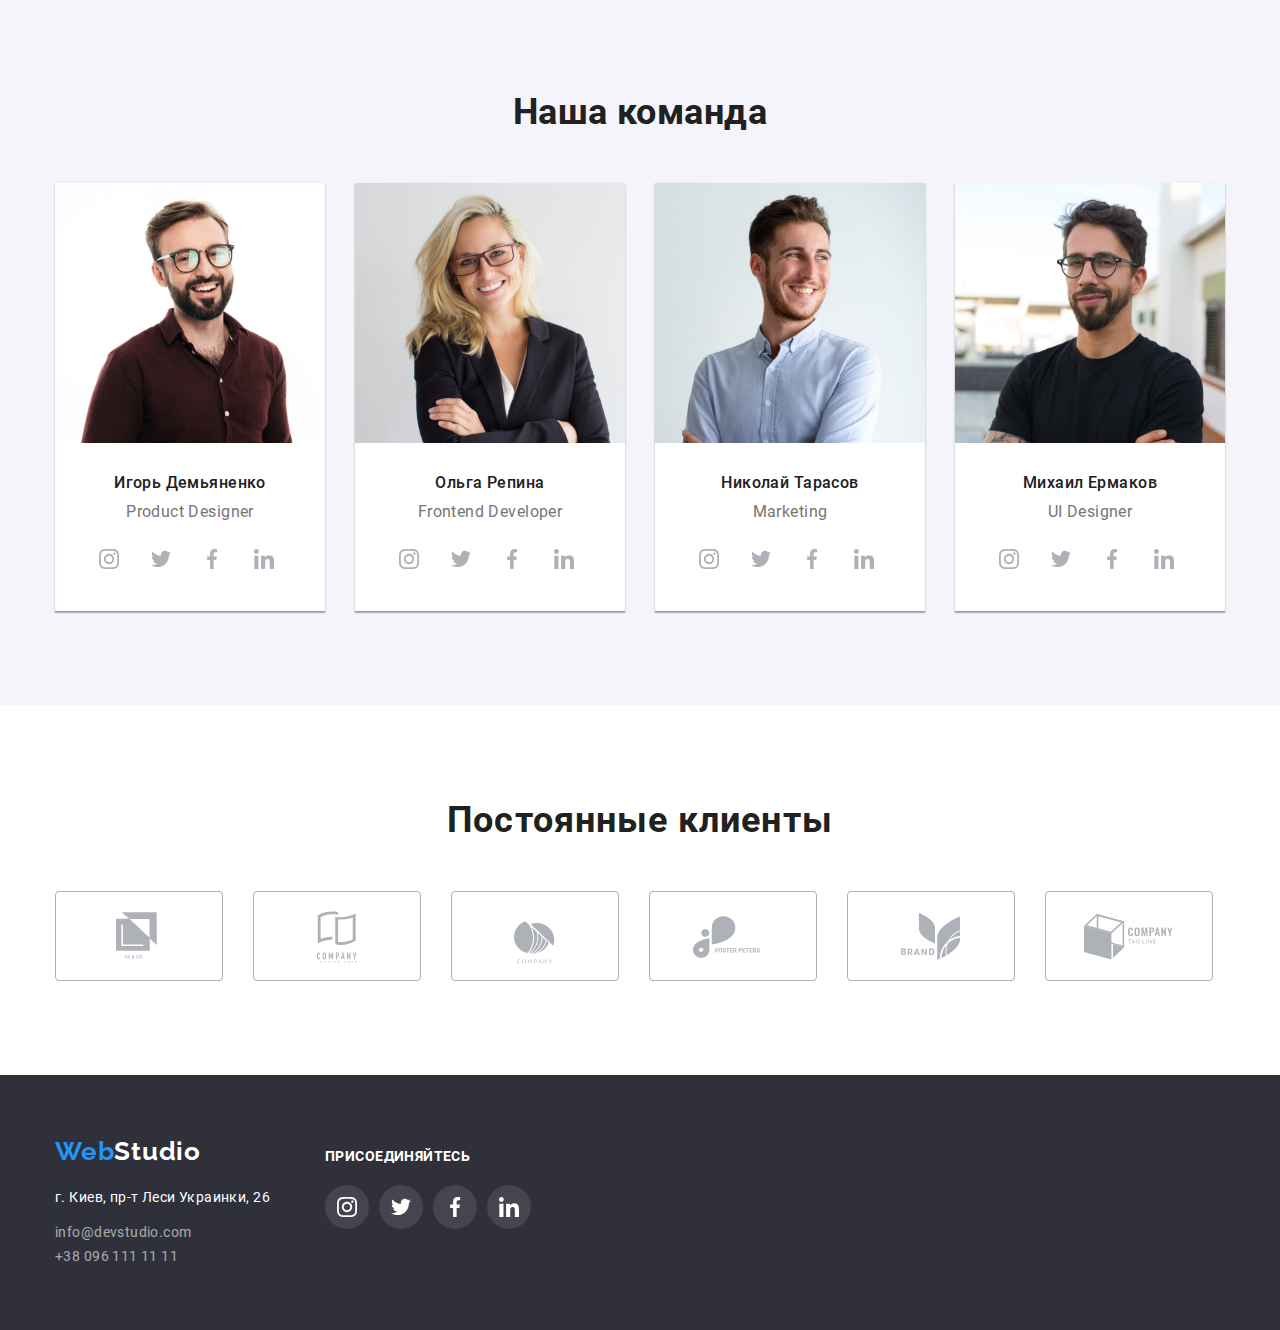
==== commit 86a66c3d: "Исправления" ====
--- a/index.html
+++ b/index.html
@@ -23,25 +23,25 @@
                 </a>
                 <div class="site-nav">
                     <ul class="site-nav list">
-                        <li class="site-nav item"><a class="link nav-line line" href="./index.html">Студия
+                        <li class="site-nav item"><a class="link nav-line line hover-time" href="./index.html">Студия
                             </a></li>
-                        <li class="site-nav item"><a class="link" href="./portfolio.html">Портфолио</a></li>
-                        <li class="site-nav item"><a class="link" href="">Контакты</a></li>
+                        <li class="site-nav item"><a class="link hover-time" href="./portfolio.html">Портфолио</a></li>
+                        <li class="site-nav item"><a class="link hover-time" href="">Контакты</a></li>
                     </ul>
                 </div>
             </nav>
             <div class="contacts">
                 <ul class="contacts list">
                     <li class="contacts item">
-                        <a href="mailto:info@devstudio.com" class="mail link">
-                            <svg class="contacts-icon-svg envelope">
+                        <a href="mailto:info@devstudio.com" class="mail link hover-time">
+                            <svg class="contacts-icon-svg envelope hover-time">
                                 <use href="./images/sprite.svg#envelope"></use>
                             </svg>info@devstudio.com
                         </a>
                     </li>
                     <li class="contacts item">
-                        <a href="tel:+380961111111" class="phone link">
-                            <svg class="contacts-icon-svg smartphone">
+                        <a href="tel:+380961111111" class="phone link hover-time">
+                            <svg class="contacts-icon-svg smartphone hover-time">
                                 <use href="./images/sprite.svg#smartphone"></use>
                             </svg>+38 096 111 11 11
                         </a>
@@ -52,15 +52,19 @@
     </header>
 
     <main>
+
+
         <!--Секция главной шапки с кнопкой Заказа Герой-->
         <section class="hero">
             <div class="container hero-container">
                 <div class="hero-content">
                     <h1 class="hero-title">Эффективные решения для вашего бизнеса</h1>
                 </div>
-                <button type="button" class="button">Заказать услугу</button>
-            </div>
+                <button data-modal-open type="button" class="button">Заказать услугу</button>
+            </div>
+
         </section>
+
 
         <section class="section-features">
             <div class="container features-container">
@@ -118,34 +122,34 @@
                             <p class="profession">Product Designer</p>
                             <ul class="list social-icon">
                                 <li class="social-list">
-                                    <a class="social-icon-link" href="http://instagram.com" target="_blank"
+                                    <a class="social-icon-link hover-time" href="http://instagram.com" target="_blank"
                                         rel="Игорь Демьяненко" aria-label="Instagran">
-                                        <svg class="social-icon-svg">
+                                        <svg class="social-icon-svg hover-time">
                                             <use href="./images/sprite.svg#instagram">
                                             </use>
                                         </svg>
                                     </a>
                                 </li>
                                 <li class="social-list">
-                                    <a class="social-icon-link" href="http://twitter.com" target="_blank"
+                                    <a class="social-icon-link hover-time" href="http://twitter.com" target="_blank"
                                         rel="Игорь Демьяненко" aria-label="Twitter">
-                                        <svg class="social-icon-svg">
+                                        <svg class="social-icon-svg hover-time">
                                             <use href="./images/sprite.svg#twitter"></use>
                                         </svg>
                                     </a>
                                 </li>
                                 <li class="social-list">
-                                    <a class="social-icon-link" href="http://facebook.com" target="_blank"
+                                    <a class="social-icon-link hover-time" href="http://facebook.com" target="_blank"
                                         rel="Игорь Демьяненко" aria-label="Facebook">
-                                        <svg class="social-icon-svg">
+                                        <svg class="social-icon-svg hover-time">
                                             <use href="./images/sprite.svg#facebook"></use>
                                         </svg>
                                     </a>
                                 </li>
                                 <li class="social-list">
-                                    <a class="social-icon-link" href="http://linkedin.com" target="_blank"
+                                    <a class="social-icon-link hover-time" href="http://linkedin.com" target="_blank"
                                         rel="Игорь Демьяненко" aria-label="Linkedin">
-                                        <svg class="social-icon-svg">
+                                        <svg class="social-icon-svg hover-time">
                                             <use href="./images/sprite.svg#linkedin"></use>
                                         </svg>
                                     </a>
@@ -160,34 +164,34 @@
                             <p class="profession">Frontend Developer</p>
                             <ul class="list social-icon">
                                 <li class="social-list">
-                                    <a class="social-icon-link" href="http://instagram.com" target="_blank"
+                                    <a class="social-icon-link hover-time" href="http://instagram.com" target="_blank"
                                         rel="Ольга Репина" aria-label="Instagran">
-                                        <svg class="social-icon-svg">
+                                        <svg class="social-icon-svg hover-time">
                                             <use href="./images/sprite.svg#instagram">
                                             </use>
                                         </svg>
                                     </a>
                                 </li>
                                 <li class="social-list">
-                                    <a class="social-icon-link" href="http://twitter.com" target="_blank"
+                                    <a class="social-icon-link hover-time" href="http://twitter.com" target="_blank"
                                         rel="Ольга Репина" aria-label="Twitter">
-                                        <svg class="social-icon-svg">
+                                        <svg class="social-icon-svg hover-time">
                                             <use href="./images/sprite.svg#twitter"></use>
                                         </svg>
                                     </a>
                                 </li>
                                 <li class="social-list">
-                                    <a class="social-icon-link" href="http://facebook.com" target="_blank"
+                                    <a class="social-icon-link hover-time" href="http://facebook.com" target="_blank"
                                         rel="Ольга Репина" aria-label="Facebook">
-                                        <svg class="social-icon-svg">
+                                        <svg class="social-icon-svg hover-time">
                                             <use href="./images/sprite.svg#facebook"></use>
                                         </svg>
                                     </a>
                                 </li>
                                 <li class="social-list">
-                                    <a class="social-icon-link" href="http://linkedin.com" target="_blank"
+                                    <a class="social-icon-link hover-time" href="http://linkedin.com" target="_blank"
                                         rel="Ольга Репина" aria-label="Linkedin">
-                                        <svg class="social-icon-svg">
+                                        <svg class="social-icon-svg hover-time">
                                             <use href="./images/sprite.svg#linkedin"></use>
                                         </svg>
                                     </a>
@@ -202,34 +206,34 @@
                             <p class="profession">Marketing</p>
                             <ul class="list social-icon">
                                 <li class="social-list">
-                                    <a class="social-icon-link" href="http://instagram.com" target="_blank"
+                                    <a class="social-icon-link hover-time" href="http://instagram.com" target="_blank"
                                         rel="Николай Тарасов" aria-label="Instagran">
-                                        <svg class="social-icon-svg">
+                                        <svg class="social-icon-svg hover-time">
                                             <use href="./images/sprite.svg#instagram">
                                             </use>
                                         </svg>
                                     </a>
                                 </li>
                                 <li class="social-list">
-                                    <a class="social-icon-link" href="http://twitter.com" target="_blank"
+                                    <a class="social-icon-link hover-time" href="http://twitter.com" target="_blank"
                                         rel="Николай Тарасов" aria-label="Twitter">
-                                        <svg class="social-icon-svg">
+                                        <svg class="social-icon-svg hover-time">
                                             <use href="./images/sprite.svg#twitter"></use>
                                         </svg>
                                     </a>
                                 </li>
                                 <li class="social-list">
-                                    <a class="social-icon-link" href="http://facebook.com" target="_blank"
+                                    <a class="social-icon-link hover-time" href="http://facebook.com" target="_blank"
                                         rel="Николай Тарасов" aria-label="Facebook">
-                                        <svg class="social-icon-svg">
+                                        <svg class="social-icon-svg hover-time">
                                             <use href="./images/sprite.svg#facebook"></use>
                                         </svg>
                                     </a>
                                 </li>
                                 <li class="social-list">
-                                    <a class="social-icon-link" href="http://linkedin.com" target="_blank"
+                                    <a class="social-icon-link hover-time" href="http://linkedin.com" target="_blank"
                                         rel="Николай Тарасов" aria-label="Linkedin">
-                                        <svg class="social-icon-svg">
+                                        <svg class="social-icon-svg hover-time">
                                             <use href="./images/sprite.svg#linkedin"></use>
                                         </svg>
                                     </a>
@@ -244,34 +248,34 @@
                             <p class="profession">UI Designer</p>
                             <ul class="list social-icon">
                                 <li class="social-list">
-                                    <a class="social-icon-link" href="http://instagram.com" target="_blank"
+                                    <a class="social-icon-link hover-time" href="http://instagram.com" target="_blank"
                                         rel="Михаил Ермаков" aria-label="Instagran">
-                                        <svg class="social-icon-svg">
+                                        <svg class="social-icon-svg hover-time">
                                             <use href="./images/sprite.svg#instagram">
                                             </use>
                                         </svg>
                                     </a>
                                 </li>
                                 <li class="social-list">
-                                    <a class="social-icon-link" href="http://twitter.com" target="_blank"
+                                    <a class="social-icon-link hover-time" href="http://twitter.com" target="_blank"
                                         rel="Михаил Ермаков" aria-label="Twitter">
-                                        <svg class="social-icon-svg">
+                                        <svg class="social-icon-svg hover-time">
                                             <use href="./images/sprite.svg#twitter"></use>
                                         </svg>
                                     </a>
                                 </li>
                                 <li class="social-list">
-                                    <a class="social-icon-link" href="http://facebook.com" target="_blank"
+                                    <a class="social-icon-link hover-time" href="http://facebook.com" target="_blank"
                                         rel="Михаил Ермаков" aria-label="Facebook">
-                                        <svg class="social-icon-svg">
+                                        <svg class="social-icon-svg hover-time">
                                             <use href="./images/sprite.svg#facebook"></use>
                                         </svg>
                                     </a>
                                 </li>
                                 <li class="social-list">
-                                    <a class="social-icon-link" href="http://linkedin.com" target="_blank"
+                                    <a class="social-icon-link hover-time" href="http://linkedin.com" target="_blank"
                                         rel="Михаил Ермаков" aria-label="Linkedin">
-                                        <svg class="social-icon-svg">
+                                        <svg class="social-icon-svg hover-time">
                                             <use href="./images/sprite.svg#linkedin"></use>
                                         </svg>
                                     </a>
@@ -289,55 +293,55 @@
             <div class="container clients-container">
                 <h3 class="clients-title">Постоянные клиенты</h3>
                 <ul class="list grid">
-                    <li class="clients-list">
+                    <li class="clients-list hover-time">
                         <a class="clients-icon-link" href="http://yaco" target="_blank" rel="YA & CO"
                             aria-label="YA & CO">
-                            <svg class="clients-icon-svg logo1">
+                            <svg class="clients-icon-svg logo1 hover-time">
                                 <use href="./images/sprite.svg#logo1">
                                 </use>
                             </svg>
                         </a>
                     </li>
-                    <li class="clients-list">
+                    <li class="clients-list hover-time">
                         <a class="clients-icon-link" href="http://tagline" target="_blank" rel="Company Nagline here"
                             aria-label="YA & CO">
-                            <svg class="clients-icon-svg logo2">
+                            <svg class="clients-icon-svg logo2 hover-time">
                                 <use href="./images/sprite.svg#logo2">
                                 </use>
                             </svg>
                         </a>
                     </li>
-                    <li class="clients-list">
+                    <li class="clients-list hover-time">
                         <a class="clients-icon-link" href="http://company" target="_blank" rel="Company"
                             aria-label="YA & CO">
-                            <svg class="clients-icon-svg logo3">
+                            <svg class="clients-icon-svg logo3 hover-time">
                                 <use href="./images/sprite.svg#logo3">
                                 </use>
                             </svg>
                         </a>
                     </li>
-                    <li class="clients-list">
+                    <li class="clients-list hover-time">
                         <a class="clients-icon-link" href="http://foster" target="_blank" rel="Foster Peters"
                             aria-label="YA & CO">
-                            <svg class="clients-icon-svg logo4">
+                            <svg class="clients-icon-svg logo4 hover-time">
                                 <use href="./images/sprite.svg#logo4">
                                 </use>
                             </svg>
                         </a>
                     </li>
-                    <li class="clients-list">
+                    <li class="clients-list hover-time">
                         <a class="clients-icon-link" href="http://brand" target="_blank" rel="Brand"
                             aria-label="YA & CO">
-                            <svg class="clients-icon-svg logo5">
+                            <svg class="clients-icon-svg logo5 hover-time">
                                 <use href="./images/sprite.svg#logo5">
                                 </use>
                             </svg>
                         </a>
                     </li>
-                    <li class="clients-list">
+                    <li class="clients-list hover-time">
                         <a class="clients-icon-link" href="http://tagline" target="_blank" rel="Company Tagline"
                             aria-label="YA & CO">
-                            <svg class="clients-icon-svg logo6">
+                            <svg class="clients-icon-svg logo6 hover-time">
                                 <use href="./images/sprite.svg#logo6">
                                 </use>
                             </svg>
@@ -367,8 +371,8 @@
                     <h3 class="footer-content-text">Присоединяйтесь</h3>
                     <ul class="list social-icon">
                         <li class="social-list">
-                            <a class="social-icon-link footer-link" href="http://instagram.com" target="_blank"
-                                rel="Web Studio" aria-label="Instagran">
+                            <a class="social-icon-link footer-link hover-time" href="http://instagram.com"
+                                target="_blank" rel="Web Studio" aria-label="Instagran">
                                 <svg class="social-icon-svg footer-svg">
                                     <use href="./images/sprite.svg#instagram">
                                     </use>
@@ -376,7 +380,7 @@
                             </a>
                         </li>
                         <li class="social-list">
-                            <a class="social-icon-link footer-link" href="http://twitter.com" target="_blank"
+                            <a class="social-icon-link footer-link hover-time" href="http://twitter.com" target="_blank"
                                 rel="Web Studio" aria-label="Twitter">
                                 <svg class="social-icon-svg footer-svg">
                                     <use href="./images/sprite.svg#twitter"></use>
@@ -384,16 +388,16 @@
                             </a>
                         </li>
                         <li class="social-list">
-                            <a class="social-icon-link footer-link" href="http://facebook.com" target="_blank"
-                                rel="Web Studio" aria-label="Facebook">
+                            <a class="social-icon-link footer-link hover-time" href="http://facebook.com"
+                                target="_blank" rel="Web Studio" aria-label="Facebook">
                                 <svg class="social-icon-svg footer-svg">
                                     <use href="./images/sprite.svg#facebook"></use>
                                 </svg>
                             </a>
                         </li>
                         <li class="social-list footer-social-list">
-                            <a class="social-icon-link footer-link" href="http://linkedin.com" target="_blank"
-                                rel="Web Studio" aria-label="Linkedin">
+                            <a class="social-icon-link footer-link hover-time" href="http://linkedin.com"
+                                target="_blank" rel="Web Studio" aria-label="Linkedin">
                                 <svg class="social-icon-svg footer-svg">
                                     <use href="./images/sprite.svg#linkedin"></use>
                                 </svg>
@@ -408,6 +412,19 @@
         </div>
     </footer>
 
+    <!--Модальное окно-->
+    <div class="backdrop is-hidden hover-time" data-modal>
+        <div class="modal">
+            <button class="button-modal-close" data-modal-close>
+                <svg class="modal-close-svg">
+                    <use href="./images/sprite.svg#closeblack"></use>
+                </svg>
+            </button>
+        </div>
+    </div>
+
+
+    <script src="./js/modal.js"></script>
 </body>
 
 
--- a/CSS/styles.css
+++ b/CSS/styles.css
@@ -95,7 +95,7 @@
 
 :root {
     --main-text-color: rgba(117, 117, 117, 1);
-    --accent-color: #2196f3;
+    --accent-color: rgb(33, 150, 243);
     --black: rgba(33, 33, 33, 1);
     --white: #ffffff;
     --footer-text-accent: rgba(255, 255, 255, 0.6);
@@ -106,6 +106,7 @@
     --svg: #afb1b8;
     --footer-social: rgba(255, 255, 255, 0.1);
     --work-bg: rgba(47, 48, 58, 0.8);
+    --backdrop: rgba(0, 0, 0, 0.2);
 }
 
 .container {
@@ -147,7 +148,7 @@
 .header-container {
     display: flex;
     justify-content: flex-end;
-    align-items: flex-end;
+    align-items: center;
     padding-top: 24px;
     padding-bottom: 24px;
     font-weight: 500;
@@ -181,7 +182,8 @@
 }
 
 .site-nav {
-    display: inline-flex;
+    display: flex;
+    align-items: center;
 }
 
 .site-nav .item:not(:last-child) {
@@ -190,6 +192,11 @@
 
 .site-nav .link {
     color: var(--black);
+}
+
+.hover-time {
+    transition-duration: 250ms;
+    transition-timing-function: cubic-bezier(0.4, 0, 0.2, 1);
 }
 
 .site-nav .link:hover,
@@ -221,10 +228,16 @@
 
 .contacts {
     display: inline-flex;
+    align-items: center;
 }
 
 .contacts .item:not(:last-child) {
     margin-right: 50px;
+}
+
+.phone {
+    display: flex;
+    align-items: center;
 }
 
 .mail:hover,
@@ -324,6 +337,7 @@
     letter-spacing: 0.06em;
     background-color: var(--accent-color);
     color: var(--white);
+    cursor: pointer;
 }
 
 .hero-container .button {
@@ -646,8 +660,8 @@
 }
 
 .footer {
-    padding-top: 60px;
-    padding-bottom: 60px;
+    padding-top: 61px;
+    padding-bottom: 61px;
     background-color: var(--dark-bg);
     color: var(--footer-text-accent);
 }
@@ -697,7 +711,7 @@
 
 .footer .logo {
     display: inline-block;
-    margin-bottom: 20px;
+    margin-bottom: 19px;
 }
 
 .logo-studio-wight {
@@ -717,6 +731,58 @@
 
 .footer-mail {
     margin-bottom: 11px;
+}
+
+/* Модальное окно */
+
+.backdrop {
+    position: fixed;
+    top: 0;
+    left: 0;
+    width: 100%;
+    height: 100%;
+    background-color: var(--backdrop);
+}
+
+.backdrop.is-hidden {
+    visibility: hidden;
+    opacity: 0;
+    pointer-events: none;
+}
+
+.modal {
+    position: absolute;
+    top: 50%;
+    left: 50%;
+    transform: translate(-50%, -50%);
+    min-height: 581px;
+    min-width: 528px;
+    background-color: var(--white);
+    border-radius: 4px;
+}
+
+.button-modal-close {
+    display: flex;
+    position: absolute;
+    right: 0;
+    margin-top: 8px;
+    margin-right: 8px;
+    justify-content: center;
+    align-items: center;
+    width: 30px;
+    height: 30px;
+
+    border-radius: 50%;
+    background-color: var(--white);
+    border: 1px solid rgba(0, 0, 0, 0.1);
+}
+
+.modal-close-svg {
+    display: flex;
+    justify-content: center;
+    width: 11px;
+    height: 11px;
+    fill: var(--black);
 }
 
 /* Страница Портфолио */
@@ -762,6 +828,7 @@
     padding-bottom: 6px;
     padding-left: 22px;
     padding-right: 22px;
+    cursor: pointer;
     font-family: inherit;
     font-weight: 500;
     font-size: 16px;
@@ -834,3 +901,38 @@
     margin-top: 0;
     margin-bottom: 0;
 }
+
+.menu-img {
+    position: relative;
+    overflow: hidden;
+}
+
+.menu-overlay {
+    position: absolute;
+
+    left: 0;
+    top: 0;
+    width: 100%;
+    height: 100%;
+    padding-left: 24px;
+    padding-right: 24px;
+    padding-top: 63px;
+    padding-bottom: 63px;
+    background-color: var(--accent-color);
+    opacity: 0.9;
+
+    transform: translateY(100%);
+    transition: transform 250ms cubic-bezier(0.4, 0, 0.2, 1);
+}
+
+.portfolio-link:hover .menu-overlay,
+.portfolio-link:focus .menu-overlay {
+    transform: translateY(0);
+}
+
+.menu-text {
+    margin: 0;
+    font-size: 18px;
+    line-height: 1.56;
+    color: var(--white);
+}
